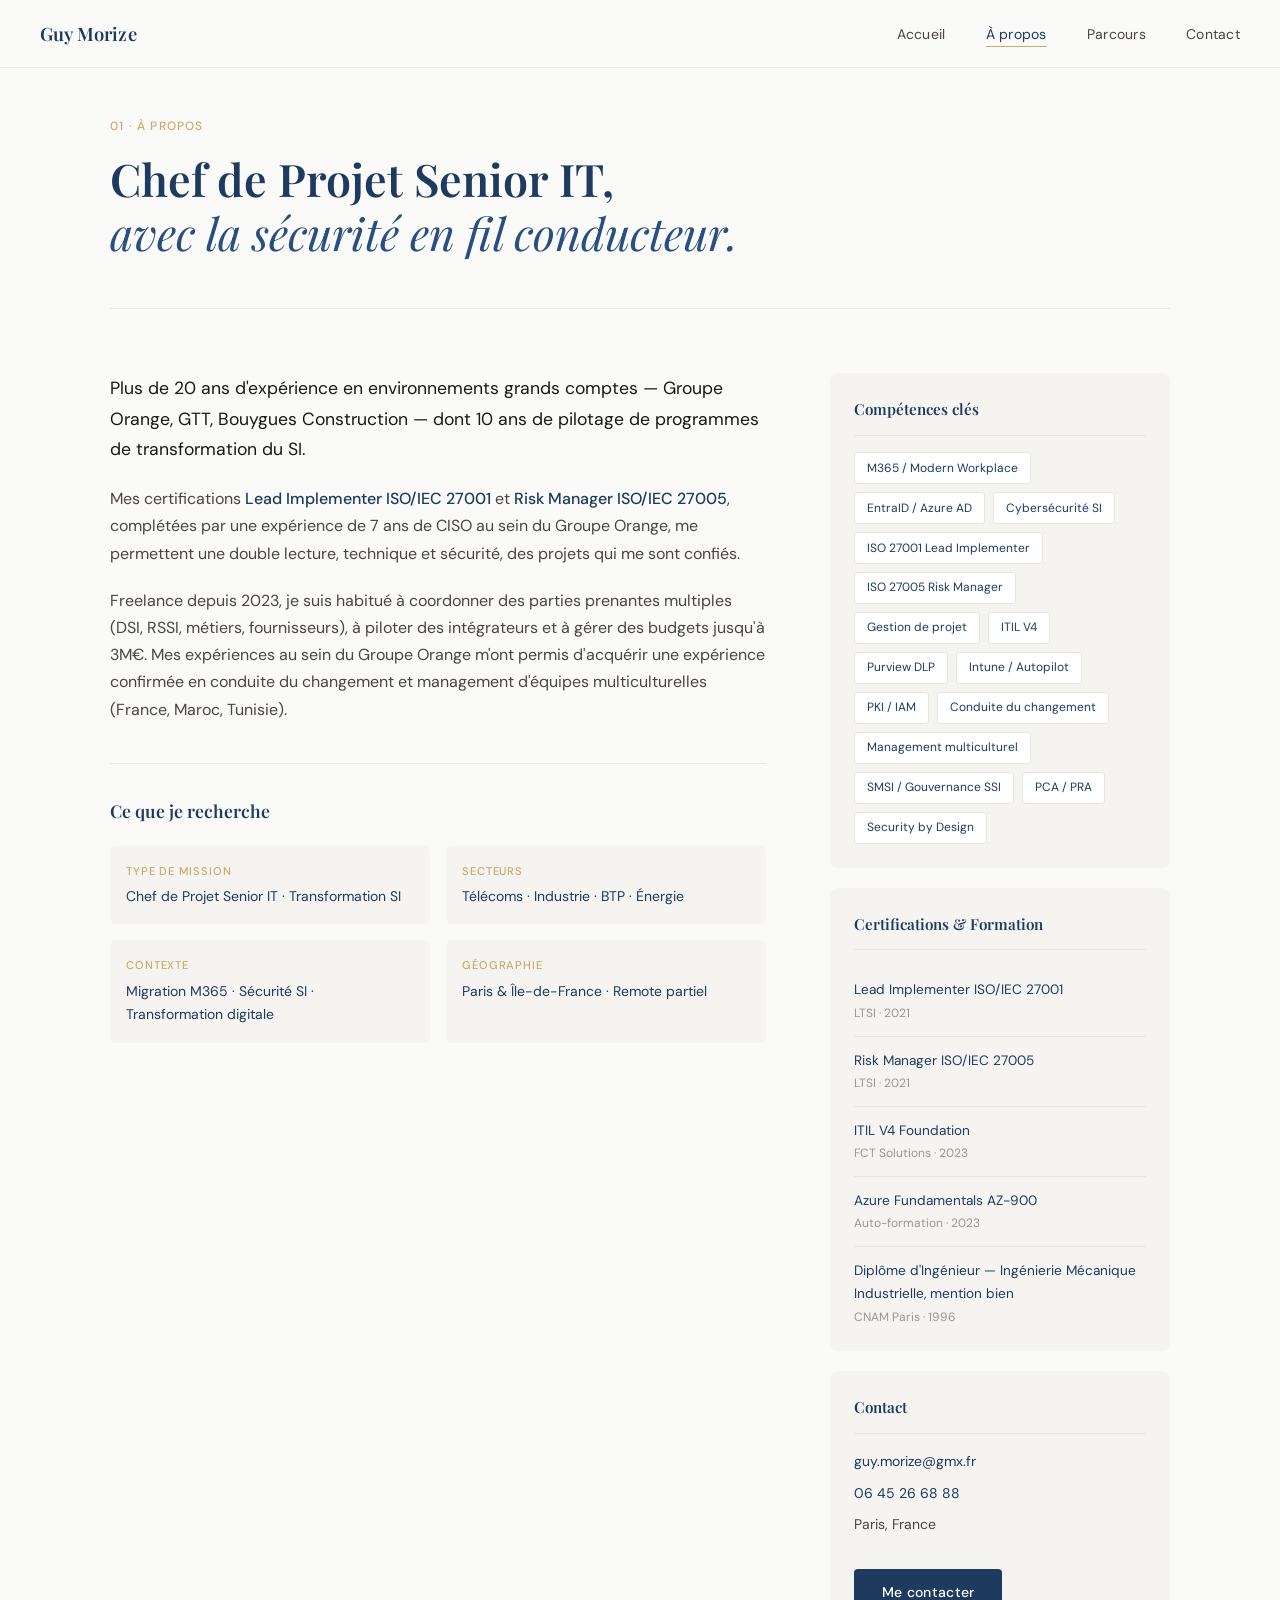
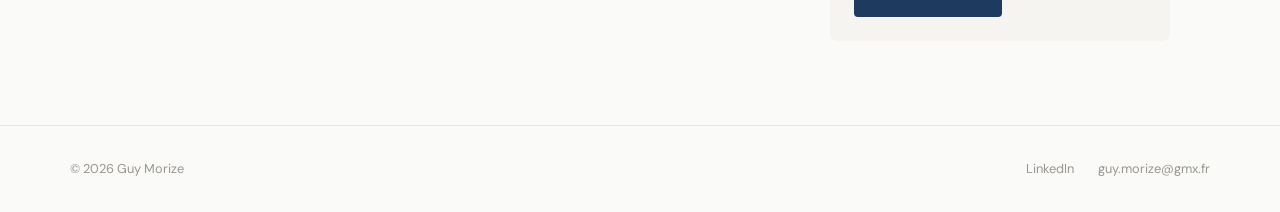
==== apropos.html @ a98eaad5 "Add files via upload" ====
<!DOCTYPE html>
<html lang="fr">
<head>
<meta charset="UTF-8">
<meta name="viewport" content="width=device-width, initial-scale=1.0">
<title>Guy Morize · À propos</title>
<link rel="preconnect" href="https://fonts.googleapis.com">
<link rel="preconnect" href="https://fonts.gstatic.com" crossorigin>
<link href="https://fonts.googleapis.com/css2?family=Playfair+Display:ital,wght@0,400;0,600;1,400&family=DM+Sans:wght@300;400;500&display=swap" rel="stylesheet">
<link rel="stylesheet" href="style.css">
</head>
<body>

<nav id="navbar">
  <a href="index.html" class="nav-logo">Guy Morize</a>
  <button class="nav-toggle" id="navToggle" aria-label="Menu">
    <span></span><span></span><span></span>
  </button>
  <ul class="nav-links" id="navLinks">
    <li><a href="index.html">Accueil</a></li>
    <li><a href="apropos.html" class="active">À propos</a></li>
    <li><a href="parcours.html">Parcours</a></li>
    <li><a href="contact.html">Contact</a></li>
  </ul>
</nav>

<main class="page-main">
  <div class="page-header reveal">
    <div class="page-num">01 · À propos</div>
    <h1>Chef de Projet Senior IT,<br><em>avec la sécurité en fil conducteur.</em></h1>
  </div>

  <div class="about-grid">
    <div class="about-text reveal">
      <p class="lead">
        Plus de 20 ans d'expérience en environnements grands comptes — Groupe Orange, GTT, Bouygues Construction — dont 10 ans de pilotage de programmes de transformation du SI.
      </p>
      <p>
        Mes certifications <strong>Lead Implementer ISO/IEC 27001</strong> et <strong>Risk Manager ISO/IEC 27005</strong>, complétées par une expérience de 7 ans de CISO au sein du Groupe Orange, me permettent une double lecture, technique et sécurité, des projets qui me sont confiés.
      </p>
      <p>
        Freelance depuis 2023, je suis habitué à coordonner des parties prenantes multiples (DSI, RSSI, métiers, fournisseurs), à piloter des intégrateurs et à gérer des budgets jusqu'à 3M€. Mes expériences au sein du Groupe Orange m'ont permis d'acquérir une expérience confirmée en conduite du changement et management d'équipes multiculturelles (France, Maroc, Tunisie).
      </p>

      <div class="about-target">
        <h3>Ce que je recherche</h3>
        <div class="target-grid">
          <div class="target-item">
            <div class="target-label">Type de mission</div>
            <div class="target-val">Chef de Projet Senior IT · Transformation SI</div>
          </div>
          <div class="target-item">
            <div class="target-label">Secteurs</div>
            <div class="target-val">Télécoms · Industrie · BTP · Énergie</div>
          </div>
          <div class="target-item">
            <div class="target-label">Contexte</div>
            <div class="target-val">Migration M365 · Sécurité SI · Transformation digitale</div>
          </div>
          <div class="target-item">
            <div class="target-label">Géographie</div>
            <div class="target-val">Paris & Île-de-France · Remote partiel</div>
          </div>
        </div>
      </div>
    </div>

    <div class="about-sidebar reveal">
      <div class="sidebar-card">
        <h3>Compétences clés</h3>
        <div class="skills-list">
          <span class="skill-tag">M365 / Modern Workplace</span>
          <span class="skill-tag">EntraID / Azure AD</span>
          <span class="skill-tag">Cybersécurité SI</span>
          <span class="skill-tag">ISO 27001 Lead Implementer</span>
          <span class="skill-tag">ISO 27005 Risk Manager</span>
          <span class="skill-tag">Gestion de projet</span>
          <span class="skill-tag">ITIL V4</span>
          <span class="skill-tag">Purview DLP</span>
          <span class="skill-tag">Intune / Autopilot</span>
          <span class="skill-tag">PKI / IAM</span>
          <span class="skill-tag">Conduite du changement</span>
          <span class="skill-tag">Management multiculturel</span>
          <span class="skill-tag">SMSI / Gouvernance SSI</span>
          <span class="skill-tag">PCA / PRA</span>
          <span class="skill-tag">Security by Design</span>
        </div>
      </div>

      <div class="sidebar-card">
        <h3>Certifications & Formation</h3>
        <ul class="formation-list">
          <li>
            <div class="formation-title">Lead Implementer ISO/IEC 27001</div>
            <div class="formation-detail">LTSI · 2021</div>
          </li>
          <li>
            <div class="formation-title">Risk Manager ISO/IEC 27005</div>
            <div class="formation-detail">LTSI · 2021</div>
          </li>
          <li>
            <div class="formation-title">ITIL V4 Foundation</div>
            <div class="formation-detail">FCT Solutions · 2023</div>
          </li>
          <li>
            <div class="formation-title">Azure Fundamentals AZ-900</div>
            <div class="formation-detail">Auto-formation · 2023</div>
          </li>
          <li>
            <div class="formation-title">Diplôme d'Ingénieur — Ingénierie Mécanique Industrielle, mention bien</div>
            <div class="formation-detail">CNAM Paris · 1996</div>
          </li>
        </ul>
      </div>

      <div class="sidebar-card">
        <h3>Contact</h3>
        <ul class="contact-list">
          <li><a href="mailto:guy.morize@gmx.fr">guy.morize@gmx.fr</a></li>
          <li><a href="tel:+33645266888">06 45 26 68 88</a></li>
          <li>Paris, France</li>
        </ul>
        <a href="contact.html" class="btn-primary" style="margin-top:1.5rem; display:inline-block;">Me contacter</a>
      </div>
    </div>
  </div>
</main>

<footer>
  <div class="footer-inner">
    <span>© 2026 Guy Morize</span>
    <div class="footer-links">
      <a href="https://linkedin.com/in/" target="_blank">LinkedIn</a>
      <a href="mailto:guy.morize@gmx.fr">guy.morize@gmx.fr</a>
    </div>
  </div>
</footer>

<script src="script.js"></script>
</body>
</html>
---- style.css ----
/* ===== RESET & BASE ===== */
*, *::before, *::after { box-sizing: border-box; margin: 0; padding: 0; }

:root {
  --navy: #1E3A5F;
  --navy-dark: #162D4A;
  --navy-light: #2A4E7F;
  --accent: #C8A96E;
  --accent-light: #E8D5B0;
  --white: #FAFAF8;
  --gray-50: #F5F4F0;
  --gray-100: #E8E6E0;
  --gray-400: #9A9590;
  --gray-700: #4A4540;
  --text: #1A1815;
  --font-serif: 'Playfair Display', Georgia, serif;
  --font-sans: 'DM Sans', system-ui, sans-serif;
  --max-w: 1140px;
  --nav-h: 68px;
}

html { scroll-behavior: smooth; }

body {
  font-family: var(--font-sans);
  font-size: 16px;
  line-height: 1.7;
  color: var(--text);
  background: var(--white);
  -webkit-font-smoothing: antialiased;
}

/* ===== NAV ===== */
#navbar {
  position: fixed;
  top: 0; left: 0; right: 0;
  height: var(--nav-h);
  background: rgba(250, 250, 248, 0.95);
  backdrop-filter: blur(12px);
  border-bottom: 1px solid var(--gray-100);
  display: flex;
  align-items: center;
  justify-content: space-between;
  padding: 0 2.5rem;
  z-index: 100;
  transition: box-shadow 0.3s;
}

#navbar.scrolled { box-shadow: 0 2px 20px rgba(30,58,95,0.08); }

.nav-logo {
  font-family: var(--font-serif);
  font-size: 1.15rem;
  font-weight: 600;
  color: var(--navy);
  text-decoration: none;
  letter-spacing: 0.01em;
}

.nav-links {
  list-style: none;
  display: flex;
  gap: 2.5rem;
}

.nav-links a {
  text-decoration: none;
  color: var(--gray-700);
  font-size: 0.875rem;
  font-weight: 400;
  letter-spacing: 0.02em;
  transition: color 0.2s;
  position: relative;
}

.nav-links a::after {
  content: '';
  position: absolute;
  bottom: -4px; left: 0; right: 0;
  height: 1px;
  background: var(--accent);
  transform: scaleX(0);
  transition: transform 0.25s;
}

.nav-links a:hover, .nav-links a.active { color: var(--navy); }
.nav-links a:hover::after, .nav-links a.active::after { transform: scaleX(1); }

.nav-toggle {
  display: none;
  flex-direction: column;
  gap: 5px;
  background: none;
  border: none;
  cursor: pointer;
  padding: 4px;
}
.nav-toggle span {
  display: block;
  width: 24px;
  height: 1.5px;
  background: var(--navy);
  transition: 0.3s;
}

/* ===== REVEAL ANIMATION ===== */
.reveal {
  opacity: 0;
  transform: translateY(24px);
  transition: opacity 0.6s ease, transform 0.6s ease;
}
.reveal.visible {
  opacity: 1;
  transform: translateY(0);
}

/* ===== HERO ===== */
.hero {
  min-height: 100vh;
  display: grid;
  grid-template-columns: 1fr 420px;
  align-items: center;
  gap: 4rem;
  max-width: var(--max-w);
  margin: 0 auto;
  padding: calc(var(--nav-h) + 4rem) 2.5rem 4rem;
}

.hero-tag {
  font-size: 0.78rem;
  font-weight: 500;
  letter-spacing: 0.12em;
  text-transform: uppercase;
  color: var(--accent);
  margin-bottom: 1.5rem;
  transition-delay: 0.1s;
}

.hero-title {
  font-family: var(--font-serif);
  font-size: clamp(2.2rem, 4vw, 3.4rem);
  font-weight: 600;
  line-height: 1.15;
  color: var(--navy);
  margin-bottom: 1.5rem;
  transition-delay: 0.2s;
}

.hero-title em {
  font-style: italic;
  font-weight: 400;
  color: var(--navy-light);
}

.hero-sub {
  font-size: 1rem;
  color: var(--gray-700);
  line-height: 1.75;
  margin-bottom: 2.5rem;
  transition-delay: 0.3s;
}

.hero-cta {
  display: flex;
  gap: 1rem;
  flex-wrap: wrap;
  transition-delay: 0.4s;
}

.hero-video {
  transition-delay: 0.3s;
}

.video-placeholder {
  aspect-ratio: 16/9;
  background: var(--navy);
  border-radius: 12px;
  display: flex;
  flex-direction: column;
  align-items: center;
  justify-content: center;
  color: white;
  gap: 0.75rem;
  position: relative;
  overflow: hidden;
}

.video-placeholder::before {
  content: '';
  position: absolute;
  inset: 0;
  background: linear-gradient(135deg, var(--navy-light) 0%, var(--navy-dark) 100%);
  opacity: 0.6;
}

.video-icon {
  font-size: 2rem;
  position: relative;
  z-index: 1;
  width: 56px; height: 56px;
  border: 1.5px solid rgba(255,255,255,0.4);
  border-radius: 50%;
  display: flex;
  align-items: center;
  justify-content: center;
}

.video-placeholder p {
  font-size: 0.85rem;
  text-align: center;
  position: relative;
  z-index: 1;
  color: rgba(255,255,255,0.85);
}
.video-placeholder span { color: rgba(255,255,255,0.5); font-size: 0.75rem; }

/* ===== STATS ===== */
.stats {
  background: var(--navy);
  display: grid;
  grid-template-columns: repeat(4, 1fr);
}

.stat-item {
  padding: 2.5rem 2rem;
  border-right: 1px solid rgba(255,255,255,0.1);
  color: white;
  transition: background 0.2s;
}
.stat-item:last-child { border-right: none; }
.stat-item:hover { background: var(--navy-light); }

.stat-num {
  font-family: var(--font-serif);
  font-size: 2.2rem;
  font-weight: 600;
  color: white;
  line-height: 1;
  margin-bottom: 0.4rem;
}
.stat-num span {
  font-size: 1rem;
  font-family: var(--font-sans);
  font-weight: 300;
  color: var(--accent-light);
  margin-left: 2px;
}
.stat-label {
  font-size: 0.8rem;
  color: rgba(255,255,255,0.6);
  line-height: 1.4;
}

/* ===== NAV CARDS ===== */
.nav-cards {
  display: grid;
  grid-template-columns: repeat(3, 1fr);
  max-width: var(--max-w);
  margin: 0 auto;
  padding: 4rem 2.5rem;
  gap: 1.5rem;
}

.nav-card {
  display: flex;
  align-items: center;
  justify-content: space-between;
  padding: 1.75rem 2rem;
  border: 1px solid var(--gray-100);
  border-radius: 8px;
  text-decoration: none;
  color: var(--text);
  transition: border-color 0.25s, transform 0.25s, box-shadow 0.25s;
}
.nav-card:hover {
  border-color: var(--navy);
  transform: translateY(-3px);
  box-shadow: 0 8px 30px rgba(30,58,95,0.1);
}

.nav-card-num {
  font-size: 0.75rem;
  font-weight: 500;
  color: var(--accent);
  letter-spacing: 0.06em;
  margin-bottom: 0.25rem;
}
.nav-card-title {
  font-family: var(--font-serif);
  font-size: 1.2rem;
  font-weight: 600;
  color: var(--navy);
}
.nav-card-arrow {
  font-size: 1.4rem;
  color: var(--gray-400);
  transition: transform 0.2s, color 0.2s;
}
.nav-card:hover .nav-card-arrow { transform: translateX(4px); color: var(--navy); }

/* ===== BUTTONS ===== */
.btn-primary {
  display: inline-block;
  padding: 0.75rem 1.75rem;
  background: var(--navy);
  color: white;
  text-decoration: none;
  border-radius: 4px;
  font-size: 0.875rem;
  font-weight: 500;
  letter-spacing: 0.02em;
  transition: background 0.2s, transform 0.15s;
  border: none;
  cursor: pointer;
}
.btn-primary:hover { background: var(--navy-light); transform: translateY(-1px); }

.btn-ghost {
  display: inline-block;
  padding: 0.75rem 1.75rem;
  background: transparent;
  color: var(--navy);
  text-decoration: none;
  border-radius: 4px;
  font-size: 0.875rem;
  font-weight: 500;
  border: 1px solid var(--navy);
  transition: background 0.2s, color 0.2s;
  cursor: pointer;
}
.btn-ghost:hover { background: var(--navy); color: white; }
.btn-full { width: 100%; text-align: center; }

/* ===== PAGE LAYOUT ===== */
.page-main {
  max-width: var(--max-w);
  margin: 0 auto;
  padding: calc(var(--nav-h) + 3rem) 2.5rem 4rem;
}

.page-header {
  margin-bottom: 4rem;
  padding-bottom: 3rem;
  border-bottom: 1px solid var(--gray-100);
}
.page-header .btn-ghost { margin-top: 1.5rem; }

.page-num {
  font-size: 0.75rem;
  font-weight: 500;
  letter-spacing: 0.1em;
  text-transform: uppercase;
  color: var(--accent);
  margin-bottom: 1rem;
}

.page-header h1 {
  font-family: var(--font-serif);
  font-size: clamp(1.8rem, 3.5vw, 2.8rem);
  font-weight: 600;
  line-height: 1.2;
  color: var(--navy);
}
.page-header h1 em { font-style: italic; font-weight: 400; color: var(--navy-light); }

/* ===== ABOUT ===== */
.about-grid {
  display: grid;
  grid-template-columns: 1fr 340px;
  gap: 4rem;
  align-items: start;
}

.about-text p { color: var(--gray-700); margin-bottom: 1.25rem; }
.about-text p.lead { font-size: 1.1rem; color: var(--text); line-height: 1.75; }
.about-text strong { color: var(--navy); font-weight: 500; }

.about-target { margin-top: 2.5rem; padding-top: 2rem; border-top: 1px solid var(--gray-100); }
.about-target h3 { font-family: var(--font-serif); font-size: 1.1rem; font-weight: 600; color: var(--navy); margin-bottom: 1.25rem; }

.target-grid { display: grid; grid-template-columns: 1fr 1fr; gap: 1rem; }
.target-item { padding: 1rem; background: var(--gray-50); border-radius: 6px; }
.target-label { font-size: 0.7rem; font-weight: 500; letter-spacing: 0.08em; text-transform: uppercase; color: var(--accent); margin-bottom: 0.25rem; }
.target-val { font-size: 0.875rem; color: var(--navy); font-weight: 400; }

.sidebar-card {
  background: var(--gray-50);
  border-radius: 8px;
  padding: 1.5rem;
  margin-bottom: 1.25rem;
}
.sidebar-card h3 {
  font-family: var(--font-serif);
  font-size: 0.95rem;
  font-weight: 600;
  color: var(--navy);
  margin-bottom: 1rem;
  padding-bottom: 0.75rem;
  border-bottom: 1px solid var(--gray-100);
}

.skills-list { display: flex; flex-wrap: wrap; gap: 0.5rem; }
.skill-tag {
  font-size: 0.75rem;
  padding: 0.3rem 0.75rem;
  background: white;
  border: 1px solid var(--gray-100);
  border-radius: 3px;
  color: var(--navy);
  font-weight: 400;
}

.formation-list { list-style: none; }
.formation-list li { padding: 0.75rem 0; border-bottom: 1px solid var(--gray-100); }
.formation-list li:last-child { border-bottom: none; padding-bottom: 0; }
.formation-title { font-size: 0.85rem; color: var(--navy); font-weight: 400; margin-bottom: 0.1rem; }
.formation-detail { font-size: 0.75rem; color: var(--gray-400); }

.contact-list { list-style: none; }
.contact-list li { font-size: 0.875rem; color: var(--gray-700); margin-bottom: 0.5rem; }
.contact-list a { color: var(--navy); text-decoration: none; }
.contact-list a:hover { text-decoration: underline; }

/* ===== PARCOURS / TIMELINE ===== */
.timeline-section { margin-bottom: 4rem; }
.section-label {
  font-size: 0.72rem;
  font-weight: 500;
  letter-spacing: 0.1em;
  text-transform: uppercase;
  color: var(--accent);
  margin-bottom: 1.5rem;
  padding-bottom: 0.75rem;
  border-bottom: 1px solid var(--gray-100);
}

.mission-card {
  border: 1px solid var(--gray-100);
  border-radius: 8px;
  padding: 2rem;
  margin-bottom: 1.25rem;
  transition: border-color 0.2s, box-shadow 0.2s;
}
.mission-card:hover {
  border-color: var(--navy);
  box-shadow: 0 4px 20px rgba(30,58,95,0.07);
}
.mission-card--major {
  border-left: 3px solid var(--navy);
  background: #FAFBFD;
}

.mission-header {
  display: flex;
  justify-content: space-between;
  align-items: flex-start;
  gap: 1rem;
  margin-bottom: 0.5rem;
}
.mission-company { font-family: var(--font-serif); font-size: 1.05rem; font-weight: 600; color: var(--navy); }
.mission-role { font-size: 0.875rem; color: var(--gray-700); margin-top: 0.15rem; }
.mission-period { font-size: 0.75rem; color: var(--accent); font-weight: 500; white-space: nowrap; margin-top: 0.2rem; }
.mission-sector {
  display: inline-block;
  font-size: 0.7rem;
  font-weight: 500;
  letter-spacing: 0.06em;
  text-transform: uppercase;
  color: var(--navy-light);
  background: var(--gray-50);
  padding: 0.2rem 0.6rem;
  border-radius: 3px;
  margin-bottom: 1rem;
}

.mission-body { margin-top: 1rem; }
.mission-body p { font-size: 0.9rem; color: var(--gray-700); margin-bottom: 0.75rem; }
.mission-body ul { padding-left: 1.25rem; margin-bottom: 0.75rem; }
.mission-body li { font-size: 0.875rem; color: var(--gray-700); margin-bottom: 0.35rem; }

.mission-volet { margin-bottom: 1.25rem; }
.volet-title {
  font-size: 0.78rem;
  font-weight: 500;
  letter-spacing: 0.06em;
  text-transform: uppercase;
  color: var(--navy);
  margin-bottom: 0.6rem;
}

.mission-result {
  background: var(--gray-50);
  border-left: 2px solid var(--accent);
  padding: 0.75rem 1rem;
  font-size: 0.85rem;
  color: var(--gray-700);
  border-radius: 0 4px 4px 0;
  margin-top: 0.75rem;
}

.mission-env {
  margin-top: 1rem;
  font-size: 0.78rem;
  color: var(--gray-400);
  padding-top: 0.75rem;
  border-top: 1px solid var(--gray-100);
}
.mission-env strong { color: var(--gray-700); font-weight: 500; }

/* Early career */
.early-career {
  display: grid;
  grid-template-columns: repeat(3, 1fr);
  gap: 1rem;
}
.early-item {
  padding: 1.25rem;
  border: 1px solid var(--gray-100);
  border-radius: 8px;
}
.early-company { font-size: 0.875rem; font-weight: 500; color: var(--navy); margin-bottom: 0.25rem; }
.early-role { font-size: 0.8rem; color: var(--gray-700); margin-bottom: 0.25rem; }
.early-period { font-size: 0.72rem; color: var(--accent); font-weight: 500; }

/* KPI section */
.kpi-section {
  background: var(--navy);
  margin: 4rem -2.5rem;
  padding: 4rem 2.5rem;
}
.kpi-section h2 {
  font-family: var(--font-serif);
  font-size: 1.3rem;
  color: white;
  margin-bottom: 2rem;
  font-weight: 400;
  font-style: italic;
}
.kpi-grid {
  display: grid;
  grid-template-columns: repeat(3, 1fr);
  gap: 2rem;
}
.kpi-item { padding: 1.5rem 0; border-bottom: 1px solid rgba(255,255,255,0.12); }
.kpi-num { font-family: var(--font-serif); font-size: 2rem; font-weight: 600; color: white; margin-bottom: 0.25rem; }
.kpi-label { font-size: 0.8rem; color: rgba(255,255,255,0.55); }

/* ===== CONTACT ===== */
.contact-grid {
  display: grid;
  grid-template-columns: 1fr 1fr;
  gap: 5rem;
  align-items: start;
}

.contact-info p.lead { font-size: 1rem; color: var(--gray-700); line-height: 1.75; margin-bottom: 2.5rem; }
.contact-items { display: flex; flex-direction: column; gap: 1.25rem; }
.contact-item { display: flex; align-items: flex-start; gap: 1rem; }
.contact-icon {
  width: 36px; height: 36px;
  border: 1px solid var(--gray-100);
  border-radius: 50%;
  display: flex;
  align-items: center;
  justify-content: center;
  font-size: 0.85rem;
  color: var(--navy);
  flex-shrink: 0;
}
.contact-label { font-size: 0.72rem; font-weight: 500; letter-spacing: 0.08em; text-transform: uppercase; color: var(--gray-400); margin-bottom: 0.1rem; }
.contact-val { font-size: 0.9rem; color: var(--navy); text-decoration: none; }
.contact-val:hover { text-decoration: underline; }

.availability-badge {
  display: inline-flex;
  align-items: center;
  gap: 0.5rem;
  margin-top: 2rem;
  padding: 0.5rem 1rem;
  background: var(--gray-50);
  border: 1px solid var(--gray-100);
  border-radius: 40px;
  font-size: 0.8rem;
  color: var(--navy);
}
.badge-dot {
  width: 8px; height: 8px;
  background: #22C55E;
  border-radius: 50%;
  animation: pulse 2s infinite;
}
@keyframes pulse {
  0%, 100% { opacity: 1; }
  50% { opacity: 0.4; }
}

/* Contact form */
.contact-form-wrap {
  background: var(--gray-50);
  border-radius: 12px;
  padding: 2.5rem;
}
.form-group { margin-bottom: 1.25rem; }
.form-group label { display: block; font-size: 0.78rem; font-weight: 500; color: var(--navy); margin-bottom: 0.4rem; letter-spacing: 0.04em; }
.form-group input, .form-group textarea {
  width: 100%;
  padding: 0.7rem 1rem;
  border: 1px solid var(--gray-100);
  border-radius: 4px;
  font-family: var(--font-sans);
  font-size: 0.875rem;
  color: var(--text);
  background: white;
  transition: border-color 0.2s;
  outline: none;
}
.form-group input:focus, .form-group textarea:focus { border-color: var(--navy); }
.form-group textarea { resize: vertical; }
.form-note { font-size: 0.75rem; color: var(--gray-400); text-align: center; margin-top: 0.75rem; }

.form-success {
  text-align: center;
  padding: 3rem 2rem;
}
.success-icon {
  width: 56px; height: 56px;
  background: var(--navy);
  color: white;
  border-radius: 50%;
  display: flex;
  align-items: center;
  justify-content: center;
  font-size: 1.5rem;
  margin: 0 auto 1rem;
}
.form-success h3 { font-family: var(--font-serif); font-size: 1.2rem; color: var(--navy); margin-bottom: 0.5rem; }
.form-success p { font-size: 0.875rem; color: var(--gray-700); }

/* ===== FOOTER ===== */
footer {
  border-top: 1px solid var(--gray-100);
  padding: 2rem 2.5rem;
}
.footer-inner {
  max-width: var(--max-w);
  margin: 0 auto;
  display: flex;
  justify-content: space-between;
  align-items: center;
  font-size: 0.8rem;
  color: var(--gray-400);
}
.footer-links { display: flex; gap: 1.5rem; }
.footer-links a { color: var(--gray-400); text-decoration: none; transition: color 0.2s; }
.footer-links a:hover { color: var(--navy); }

/* ===== RESPONSIVE ===== */
@media (max-width: 1024px) {
  .hero { grid-template-columns: 1fr; padding-top: calc(var(--nav-h) + 2rem); }
  .hero-video { max-width: 480px; }
  .about-grid { grid-template-columns: 1fr; }
  .kpi-grid { grid-template-columns: repeat(2, 1fr); }
}

@media (max-width: 768px) {
  #navbar { padding: 0 1.5rem; }
  .nav-toggle { display: flex; }
  .nav-links {
    display: none;
    position: absolute;
    top: var(--nav-h); left: 0; right: 0;
    background: white;
    flex-direction: column;
    padding: 1.5rem;
    gap: 1rem;
    border-bottom: 1px solid var(--gray-100);
    box-shadow: 0 8px 30px rgba(0,0,0,0.08);
  }
  .nav-links.open { display: flex; }

  .hero { padding: calc(var(--nav-h) + 2rem) 1.5rem 2rem; }
  .hero-title { font-size: 2rem; }
  .stats { grid-template-columns: repeat(2, 1fr); }
  .nav-cards { grid-template-columns: 1fr; padding: 2rem 1.5rem; }
  .page-main { padding: calc(var(--nav-h) + 2rem) 1.5rem 3rem; }
  .contact-grid { grid-template-columns: 1fr; gap: 2.5rem; }
  .early-career { grid-template-columns: 1fr; }
  .target-grid { grid-template-columns: 1fr; }
  .kpi-section { margin: 3rem -1.5rem; padding: 3rem 1.5rem; }
  .kpi-grid { grid-template-columns: repeat(2, 1fr); gap: 1rem; }
  .mission-header { flex-direction: column; }
  footer { padding: 1.5rem; }
  .footer-inner { flex-direction: column; gap: 0.75rem; text-align: center; }
}

@media (max-width: 480px) {
  .stats { grid-template-columns: 1fr 1fr; }
  .kpi-grid { grid-template-columns: 1fr 1fr; }
}
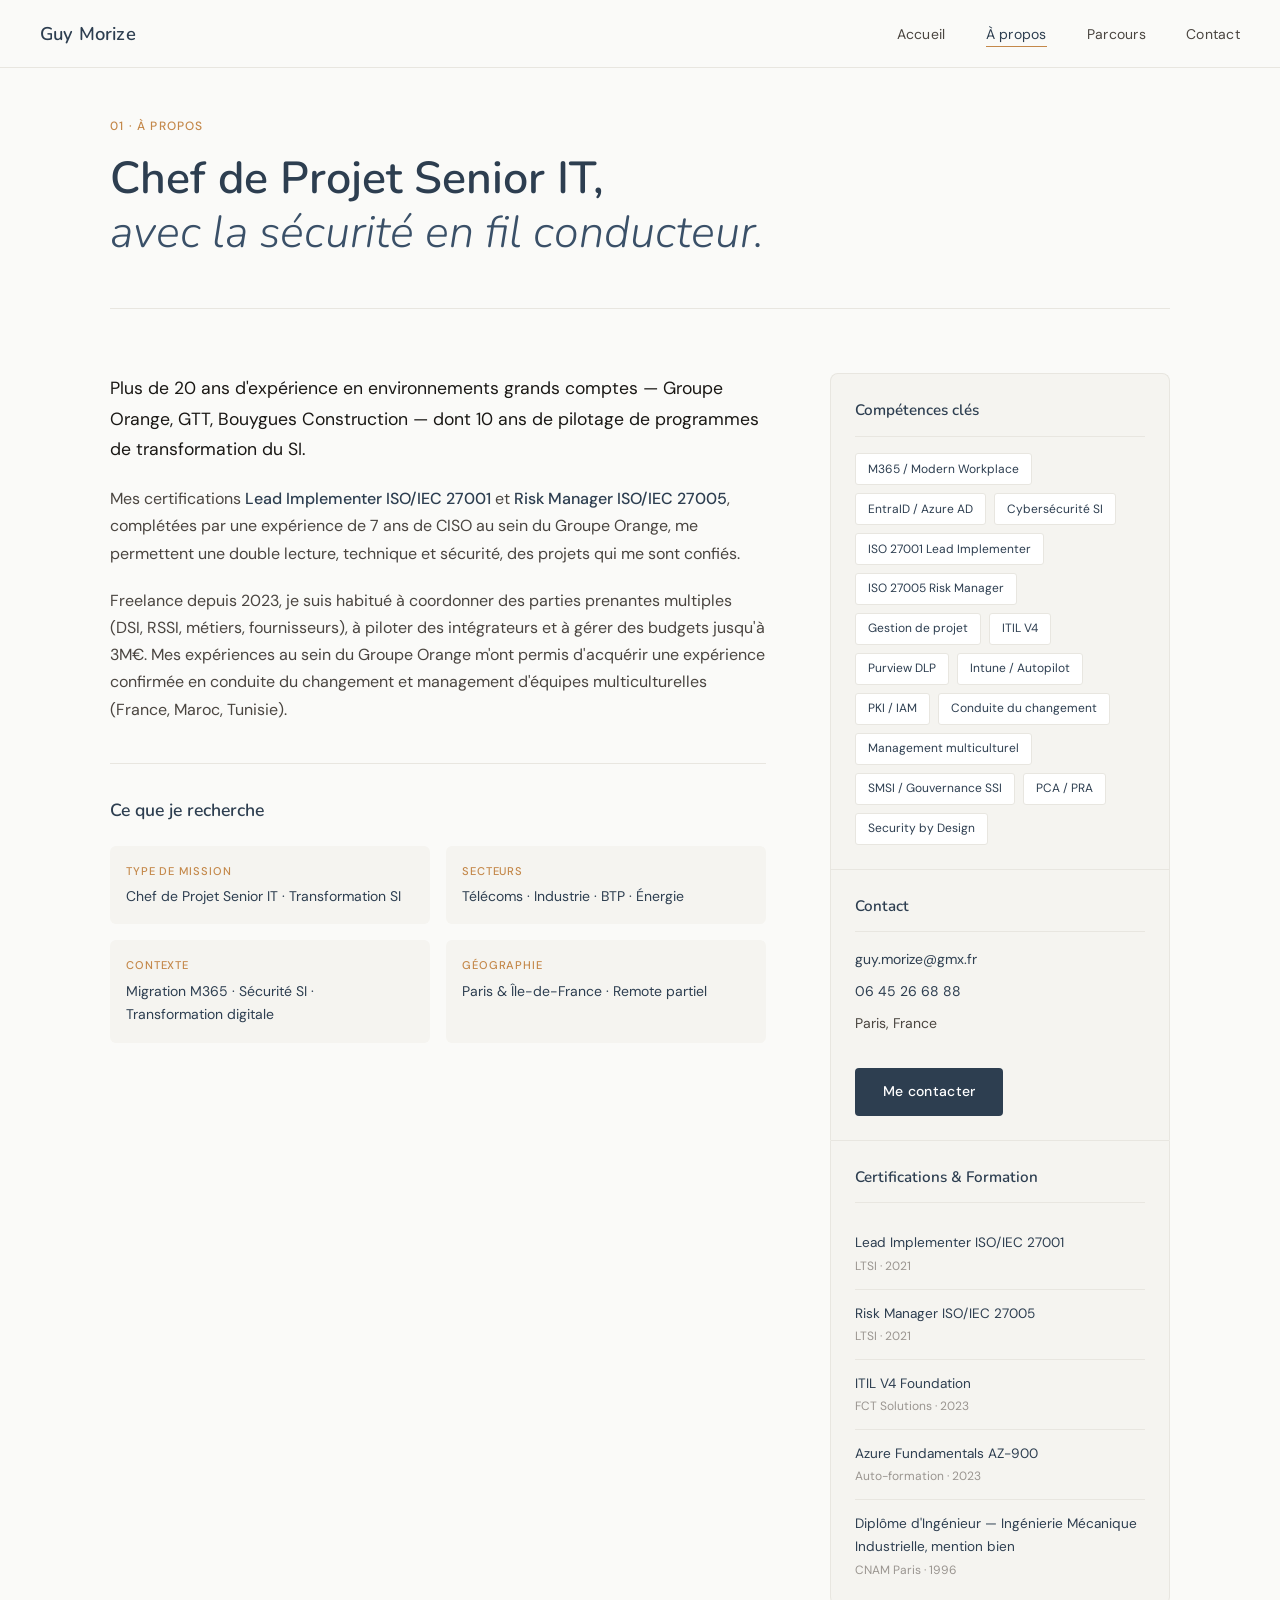
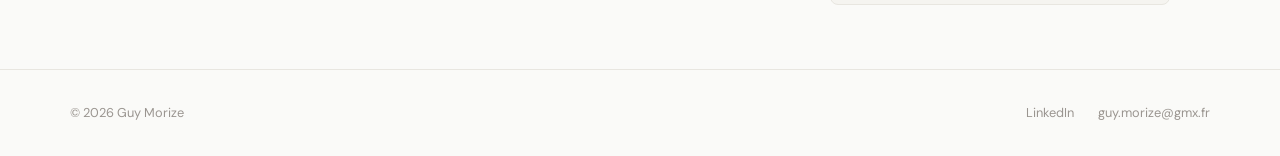
==== commit fba179fb: "Add files via upload CV9 changement de couleur et disposition" ====
--- a/apropos.html
+++ b/apropos.html
@@ -6,7 +6,7 @@
 <title>Guy Morize · À propos</title>
 <link rel="preconnect" href="https://fonts.googleapis.com">
 <link rel="preconnect" href="https://fonts.gstatic.com" crossorigin>
-<link href="https://fonts.googleapis.com/css2?family=Playfair+Display:ital,wght@0,400;0,600;1,400&family=DM+Sans:wght@300;400;500&display=swap" rel="stylesheet">
+<link href="https://fonts.googleapis.com/css2?family=Nunito:ital,wght@0,400;0,600;1,300;1,400&family=DM+Sans:wght@300;400;500&display=swap" rel="stylesheet">
 <link rel="stylesheet" href="style.css">
 </head>
 <body>
@@ -88,6 +88,16 @@
       </div>
 
       <div class="sidebar-card">
+        <h3>Contact</h3>
+        <ul class="contact-list">
+          <li><a href="mailto:guy.morize@gmx.fr">guy.morize@gmx.fr</a></li>
+          <li><a href="tel:+33645266888">06 45 26 68 88</a></li>
+          <li>Paris, France</li>
+        </ul>
+        <a href="contact.html" class="btn-primary" style="margin-top:1.5rem; display:inline-block;">Me contacter</a>
+      </div>
+
+      <div class="sidebar-card">
         <h3>Certifications & Formation</h3>
         <ul class="formation-list">
           <li>
@@ -112,16 +122,6 @@
           </li>
         </ul>
       </div>
-
-      <div class="sidebar-card">
-        <h3>Contact</h3>
-        <ul class="contact-list">
-          <li><a href="mailto:guy.morize@gmx.fr">guy.morize@gmx.fr</a></li>
-          <li><a href="tel:+33645266888">06 45 26 68 88</a></li>
-          <li>Paris, France</li>
-        </ul>
-        <a href="contact.html" class="btn-primary" style="margin-top:1.5rem; display:inline-block;">Me contacter</a>
-      </div>
     </div>
   </div>
 </main>
@@ -130,7 +130,7 @@
   <div class="footer-inner">
     <span>© 2026 Guy Morize</span>
     <div class="footer-links">
-      <a href="https://linkedin.com/in/" target="_blank">LinkedIn</a>
+      <a href="https://www.linkedin.com/in/guy-morize" target="_blank">LinkedIn</a>
       <a href="mailto:guy.morize@gmx.fr">guy.morize@gmx.fr</a>
     </div>
   </div>
--- a/style.css
+++ b/style.css
@@ -2,18 +2,18 @@
 *, *::before, *::after { box-sizing: border-box; margin: 0; padding: 0; }
 
 :root {
-  --navy: #1E3A5F;
-  --navy-dark: #162D4A;
-  --navy-light: #2A4E7F;
-  --accent: #C8A96E;
-  --accent-light: #E8D5B0;
+  --navy: #2D3E50;
+  --navy-dark: #243242;
+  --navy-light: #3A5068;
+  --accent: #C4884A;
+  --accent-light: #E8C9A0;
   --white: #FAFAF8;
   --gray-50: #F5F4F0;
   --gray-100: #E8E6E0;
   --gray-400: #9A9590;
   --gray-700: #4A4540;
   --text: #1A1815;
-  --font-serif: 'Playfair Display', Georgia, serif;
+  --font-serif: 'Nunito', sans-serif;
   --font-sans: 'DM Sans', system-ui, sans-serif;
   --max-w: 1140px;
   --nav-h: 68px;
@@ -148,8 +148,8 @@
 
 .hero-title em {
   font-style: italic;
-  font-weight: 400;
-  color: var(--navy-light);
+  font-weight: 300;
+  color: rgba(255,255,255,0.82);
 }
 
 .hero-sub {
@@ -183,6 +183,71 @@
   gap: 0.75rem;
   position: relative;
   overflow: hidden;
+}
+
+.video-container {
+  position: relative;
+  aspect-ratio: 16/9;
+  border-radius: 12px;
+  overflow: hidden;
+  background: var(--navy-dark);
+}
+
+.video-thumbnail {
+  position: relative;
+  width: 100%;
+  height: 100%;
+  cursor: pointer;
+}
+
+.video-photo {
+  width: 100%;
+  height: 100%;
+  object-fit: cover;
+  object-position: center top;
+  display: block;
+  transition: transform 0.3s ease;
+}
+
+.video-thumbnail:hover .video-photo { transform: scale(1.03); }
+
+.video-overlay {
+  position: absolute;
+  inset: 0;
+  background: rgba(30, 58, 95, 0.45);
+  display: flex;
+  flex-direction: column;
+  align-items: center;
+  justify-content: center;
+  gap: 0.75rem;
+  color: white;
+  transition: background 0.3s;
+}
+
+.video-thumbnail:hover .video-overlay { background: rgba(30, 58, 95, 0.6); }
+
+.video-overlay p {
+  font-size: 0.85rem;
+  text-align: center;
+  color: rgba(255,255,255,0.9);
+}
+.video-overlay span { color: rgba(255,255,255,0.55); font-size: 0.75rem; }
+
+.video-icon {
+  width: 56px; height: 56px;
+  border: 1.5px solid rgba(255,255,255,0.6);
+  border-radius: 50%;
+  display: flex;
+  align-items: center;
+  justify-content: center;
+  font-size: 1.2rem;
+  transition: transform 0.2s, border-color 0.2s, background 0.2s;
+  background: rgba(255,255,255,0.1);
+}
+.video-thumbnail:hover .video-icon {
+  transform: scale(1.1);
+  border-color: white;
+  background: rgba(255,255,255,0.2);
 }
 
 .video-placeholder::before {
@@ -361,7 +426,7 @@
   line-height: 1.2;
   color: var(--navy);
 }
-.page-header h1 em { font-style: italic; font-weight: 400; color: var(--navy-light); }
+.page-header h1 em { font-style: italic; font-weight: 300; color: var(--navy-light); }
 
 /* ===== ABOUT ===== */
 .about-grid {
@@ -369,6 +434,28 @@
   grid-template-columns: 1fr 340px;
   gap: 4rem;
   align-items: start;
+}
+
+.about-sidebar {
+  display: flex;
+  flex-direction: column;
+  gap: 0;
+}
+
+.about-sidebar .sidebar-card {
+  border-radius: 0;
+  border: 1px solid var(--gray-100);
+  border-bottom: none;
+  margin-bottom: 0;
+}
+
+.about-sidebar .sidebar-card:first-child {
+  border-radius: 8px 8px 0 0;
+}
+
+.about-sidebar .sidebar-card:last-child {
+  border-radius: 0 0 8px 8px;
+  border-bottom: 1px solid var(--gray-100);
 }
 
 .about-text p { color: var(--gray-700); margin-bottom: 1.25rem; }
@@ -635,6 +722,34 @@
 }
 .form-success h3 { font-family: var(--font-serif); font-size: 1.2rem; color: var(--navy); margin-bottom: 0.5rem; }
 .form-success p { font-size: 0.875rem; color: var(--gray-700); }
+
+/* KPI compact en haut de parcours */
+.kpi-compact {
+  margin: 0 0 3rem 0;
+  padding: 1.5rem 2rem;
+  border-radius: 8px;
+}
+.kpi-compact .kpi-grid {
+  grid-template-columns: repeat(6, 1fr);
+  gap: 0;
+}
+.kpi-compact .kpi-item {
+  padding: 1rem 0.75rem;
+  border-bottom: none;
+  border-right: 1px solid rgba(255,255,255,0.12);
+  text-align: center;
+}
+.kpi-compact .kpi-item:last-child { border-right: none; }
+.kpi-compact .kpi-num { font-size: 1.3rem; }
+.kpi-compact h2 { display: none; }
+
+@media (max-width: 1024px) {
+  .kpi-compact .kpi-grid { grid-template-columns: repeat(3, 1fr); }
+}
+@media (max-width: 768px) {
+  .kpi-compact .kpi-grid { grid-template-columns: repeat(2, 1fr); }
+  .kpi-compact { margin: 0 -1.5rem 2rem; padding: 1.5rem; border-radius: 0; }
+}
 
 /* ===== FOOTER ===== */
 footer {
